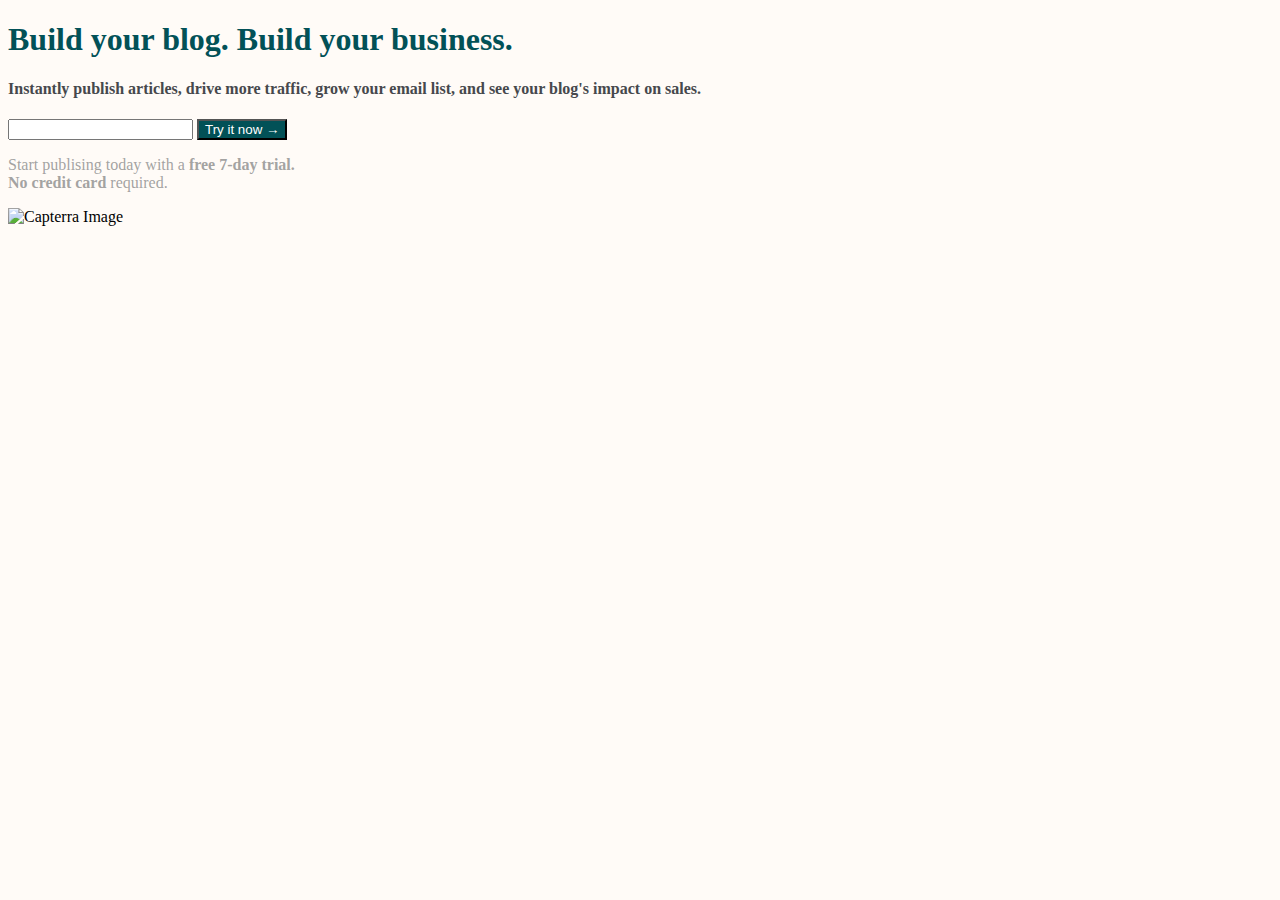
==== matcha/index.html @ 963e0635 "Generando conflicto Testing" ====
<!DOCTYPE html>
<html>
    <head>
        <!--Aquí va información importante pero no visible dentro del navegardor-->
        <title>Matcha Testing</title>
        <style>
            body{
                background-color: #fffbf7;
                text-align:left;
            }
            
            h1{
                color: #025157;
            }
            
            h4{
                color: #46484c;
            }
            
            p{
                color:#8b8b8bcc;
            }

            button{
                background-color: #025157;
                color:#fff;
            }

            
        </style>

    </head>
    <body>
        <!--Esto es lo que se verá en el navegador-->
        <h1>
            Build your blog. Build your business.
        </h1>
        <h4>
            Instantly publish articles, drive more traffic, grow your 
            email list, and see your blog's impact on sales.
        </h4>
        
        <!--O usando un párrafo
        <p>Instantly publish articles, drive more traffic, grow your 
            email list, and see your blog's impact on sales.
        </p>
        -->
        <form>
            <input type="email">
            <button type="submit">Try it now &rarr;</button>
        </form>


        <p>Start publising today with a <b>free 7-day trial.</b>
        <br>
        <b>No credit card </b> required.
        </p>

        <img src="archivos/capterra.png" alt="Capterra Image">

    </body>
</html>
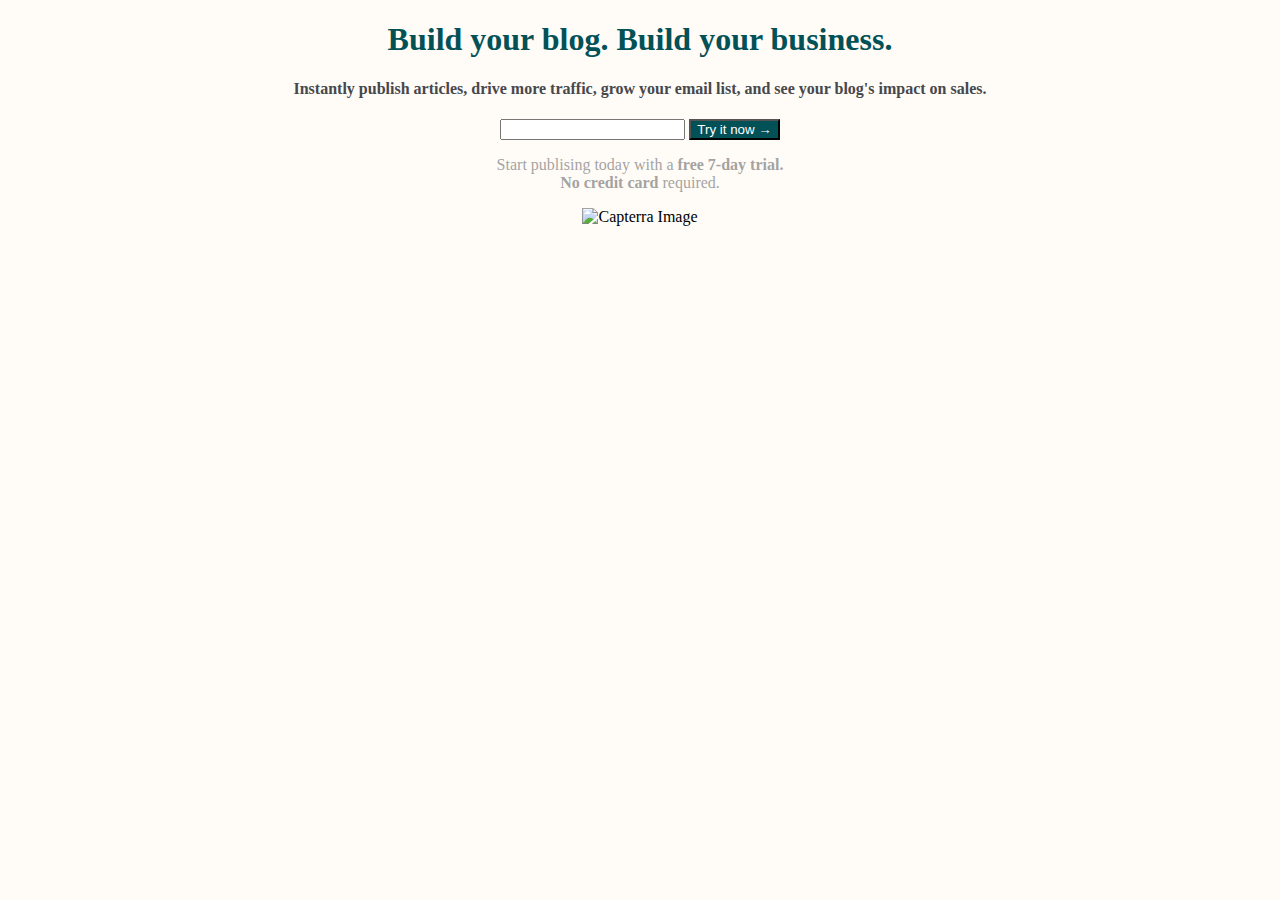
==== commit a1560e45: "Centrando texto de body" ====
--- a/matcha/index.html
+++ b/matcha/index.html
@@ -2,11 +2,11 @@
 <html>
     <head>
         <!--Aquí va información importante pero no visible dentro del navegardor-->
-        <title>Matcha Testing</title>
+        <title>Matcha</title>
         <style>
             body{
                 background-color: #fffbf7;
-                text-align:left;
+                text-align:center;
             }
             
             h1{
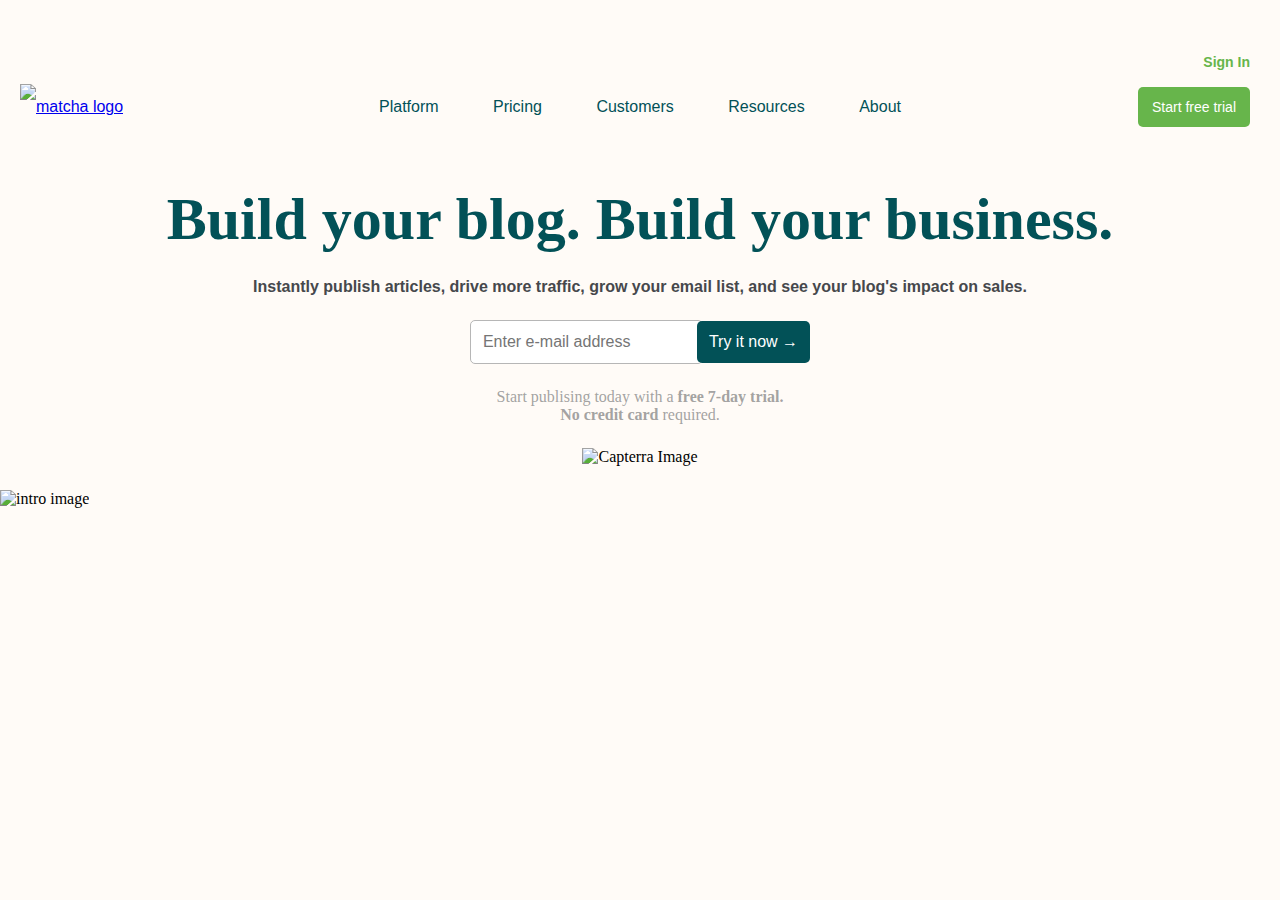
==== commit 6a2302c9: "Modificaciones de fuente" ====
--- a/matcha/index.html
+++ b/matcha/index.html
@@ -3,60 +3,223 @@
     <head>
         <!--Aquí va información importante pero no visible dentro del navegardor-->
         <title>Matcha</title>
+        <link rel="preconnect" href="https://fonts.gstatic.com">
+        <link href="https://fonts.googleapis.com/css2?family=Akaya+Telivigala&display=swap" rel="stylesheet">
+
         <style>
+
+            @font-face {
+            font-family: 'Alex Brush';
+            src: url("archivos/AlexBrush-Regular.ttf");
+            }
+
+            *{
+                box-sizing:border-box;
+                margin:0px;
+                padding:0px;
+                
+            }
+
             body{
                 background-color: #fffbf7;
-                text-align:center;
-            }
-            
+            }
+            
+            .header{
+                margin: 40px 20px 100px 20px;
+                font-size: 0px;
+                height: 45px;
+                font-family: sans-serif;
+                
+            }
+
+            .header > *{
+                display:inline-block;
+                font-size: 16px;
+                height:100%;
+                line-height: 45px;
+                /*font-family: 'Akaya Telivigala', cursive;*/
+                
+            }
+
+            .logo{
+                width:15%;
+            }
+
+            .logo img{
+                height:100%
+            }
+
+            .navbar{
+                width:70%;
+                text-align: center;
+                color: #025157;
+                font-weight: 500;
+                
+            }
+
+            .accion{
+                width:15%;
+                text-align: right;
+                font-size:14px;
+                font-weight: 600;
+               
+            }
+                               
+        
+            .accion > *{
+                margin-right: 10px;
+                margin-left: 10px;
+            } 
+
+            .accion a{
+                color:#67b54b;               
+            }
+
+            .accion a:hover{
+                color:black;
+                transition: all 1s;
+            }
+
+            .accion button{
+                background-color:#67b54b;
+                border:0;
+                border-radius:5px;
+                /*font-family: 'Akaya Telivigala', cursive;*/
+                
+                color:#fff;
+                padding:12px 14px;
+                font-size: 14px;
+            }
+
+            
+            .bienvenida{
+                margin: 40px 20px 0px 20px;
+                text-align: center;
+            }
+
+            .bienvenida > *{
+                margin-bottom: 24px;
+            }
+
             h1{
                 color: #025157;
+                font-size: 60px;
+                font-family: sans-serif;
+                font-family: 'Alex Brush';
             }
             
             h4{
                 color: #46484c;
-            }
-            
-            p{
+                font-family: sans-serif;
+            }
+            
+            p, #forma input{
                 color:#8b8b8bcc;
             }
 
-            button{
+            #forma button{
                 background-color: #025157;
                 color:#fff;
-            }
-
-            
+                margin-left:-10px;
+                border:none;
+            }
+
+            #forma button, #forma input{
+                padding:12px;
+                font-size: 16px;
+                border-radius: 5px;              
+
+            }
+
+            #forma input{
+                border: 1px solid #b6b6b6;
+                
+            }
+
+            button:hover{
+                cursor: pointer;
+            }
+
+            ul li{
+                display: inline-block;
+                color: #025157;
+                list-style: none;
+                cursor:pointer;
+                margin-right: 25px;
+                margin-left: 25px;
+                transition: all 1s;
+                
+            }
+
+            ul li:hover{
+                color: black;
+                
+            }
+
         </style>
 
     </head>
     <body>
         <!--Esto es lo que se verá en el navegador-->
-        <h1>
-            Build your blog. Build your business.
-        </h1>
-        <h4>
-            Instantly publish articles, drive more traffic, grow your 
-            email list, and see your blog's impact on sales.
-        </h4>
-        
-        <!--O usando un párrafo
-        <p>Instantly publish articles, drive more traffic, grow your 
-            email list, and see your blog's impact on sales.
-        </p>
-        -->
-        <form>
-            <input type="email">
-            <button type="submit">Try it now &rarr;</button>
-        </form>
-
-
-        <p>Start publising today with a <b>free 7-day trial.</b>
-        <br>
-        <b>No credit card </b> required.
-        </p>
-
-        <img src="archivos/capterra.png" alt="Capterra Image">
+
+        <header class="header">
+
+            <!--Logo con link a la página principal--> 
+            <a href="/" class="logo">
+                <img src="https://getmatcha.com/wp-content/themes/getmatcha/img/footer_logo.svg"  alt="matcha logo">
+            </a>
+            <!--Menu de Navegación--> 
+            <nav class="navbar">
+                <ul>
+                    <li>Platform</li>
+                    <li>Pricing</li>
+                    <li>Customers</li>
+                    <li>Resources</li>
+                    <li>About</li>
+                </ul>
+            </nav>
+            <!--Contenedor de acciones de usuario--> 
+            <div class="accion">
+                <a href="/login" style="text-decoration:none" >Sign In</a>
+                <button type="submit" >Start free trial</button>
+            </div>
+        </header> 
+
+
+        <div class="bienvenida">
+            <h1>
+                Build your blog. Build your business.
+            </h1>
+            <h4>
+                Instantly publish articles, drive more traffic, grow your 
+                email list, and see your blog's impact on sales.
+            </h4>
+        
+        
+            <!--O usando un párrafo
+            <p>Instantly publish articles, drive more traffic, grow your 
+                email list, and see your blog's impact on sales.
+            </p>
+            -->
+            <form id="forma">
+                <input type="email" placeholder="Enter e-mail address">
+                <button type="submit">Try it now &rarr;</button>
+            </form>
+
+
+            <p>Start publising today with a <b>free 7-day trial.</b>
+            <br>
+            <b>No credit card </b> required.
+            </p>
+
+            <img src="archivos/capterra.png" alt="Capterra Image">    
+            <br>
+           
+         
+        </div>
+        
+        <img src="archivos/intro_group_image.png" alt="intro image">
+
 
     </body>
 </html>
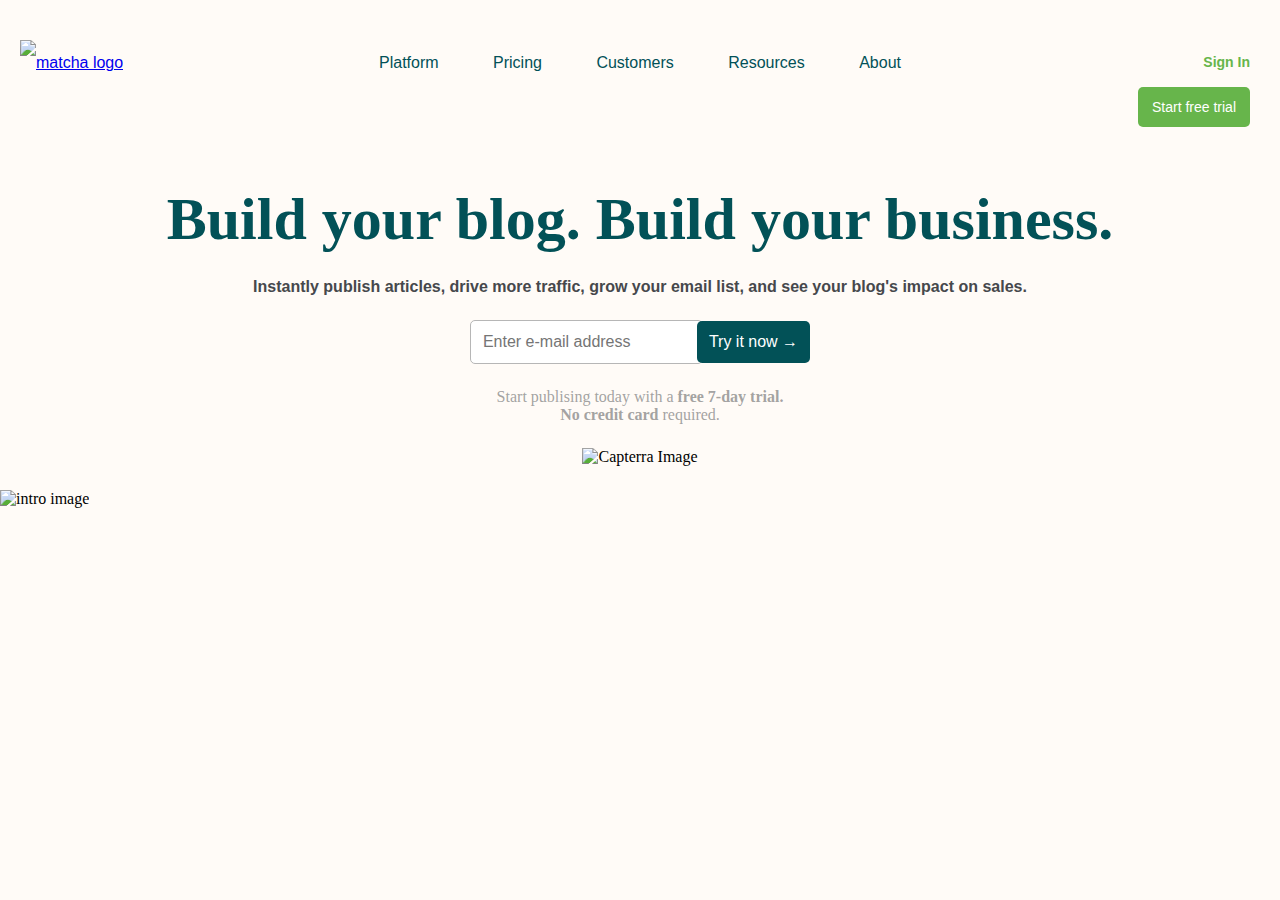
==== commit ad0fc4ab: "Modificacion a barra de Navegacion Clone Coursera" ====
--- a/matcha/index.html
+++ b/matcha/index.html
@@ -35,6 +35,7 @@
             .header > *{
                 display:inline-block;
                 font-size: 16px;
+                vertical-align: middle;
                 height:100%;
                 line-height: 45px;
                 /*font-family: 'Akaya Telivigala', cursive;*/
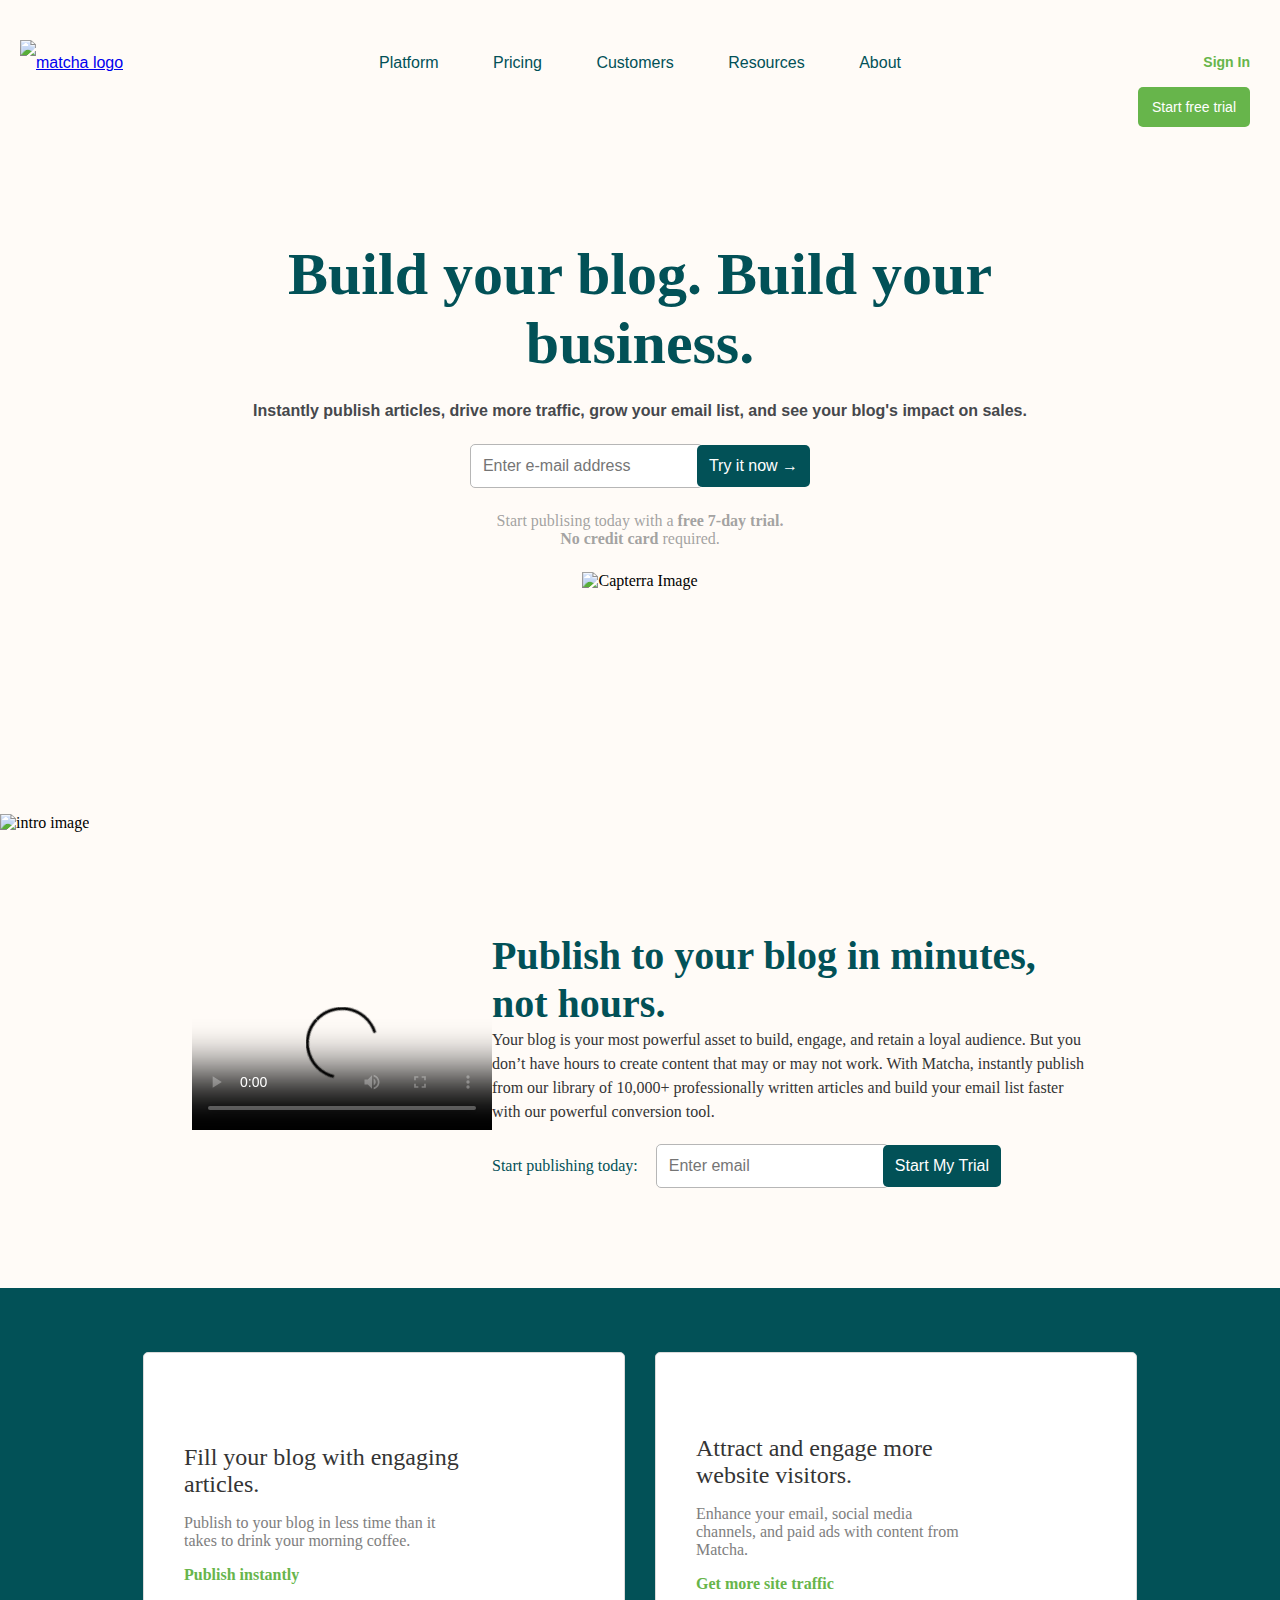
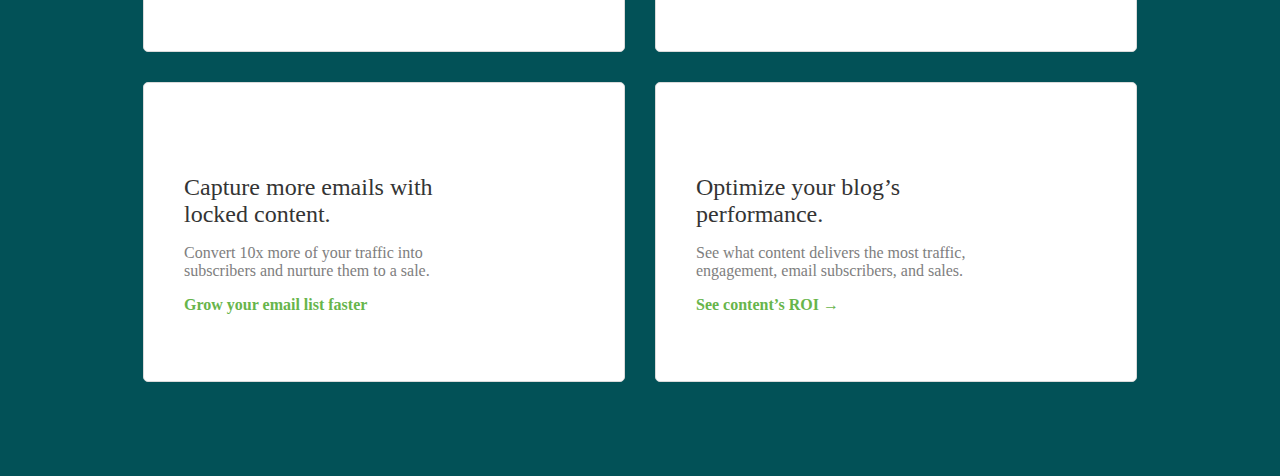
==== commit 934eeb55: "Cambios a Coursera Clon" ====
--- a/matcha/index.html
+++ b/matcha/index.html
@@ -2,12 +2,14 @@
 <html>
     <head>
         <!--Aquí va información importante pero no visible dentro del navegardor-->
+        <meta charset="UTF-8">
+        <meta http-equiv="X-UA-Compatible" content="IE=edge">
+        <meta name="viewport" content="width=device-width, initial-scale=1.0">
         <title>Matcha</title>
         <link rel="preconnect" href="https://fonts.gstatic.com">
         <link href="https://fonts.googleapis.com/css2?family=Akaya+Telivigala&display=swap" rel="stylesheet">
 
         <style>
-
             @font-face {
             font-family: 'Alex Brush';
             src: url("archivos/AlexBrush-Regular.ttf");
@@ -15,13 +17,23 @@
 
             *{
                 box-sizing:border-box;
-                margin:0px;
-                padding:0px;
+                margin:0;
+                padding:0;
                 
             }
 
             body{
                 background-color: #fffbf7;
+            }
+
+            .contenedor{
+                width:100%;
+                position: fixed;
+                
+                background-color: #fffbf7;
+                top:0;
+                left:0;
+                right:0;
             }
             
             .header{
@@ -29,7 +41,6 @@
                 font-size: 0px;
                 height: 45px;
                 font-family: sans-serif;
-                
             }
 
             .header > *{
@@ -96,6 +107,7 @@
             .bienvenida{
                 margin: 40px 20px 0px 20px;
                 text-align: center;
+                padding:200px;
             }
 
             .bienvenida > *{
@@ -114,25 +126,27 @@
                 font-family: sans-serif;
             }
             
-            p, #forma input{
+            p, #forma input, .forma2 input{
                 color:#8b8b8bcc;
             }
 
-            #forma button{
+            #forma button, .forma2 button{
                 background-color: #025157;
                 color:#fff;
                 margin-left:-10px;
                 border:none;
             }
 
-            #forma button, #forma input{
+            #forma button, #forma input,
+            .forma2 button, .forma2 input{
                 padding:12px;
                 font-size: 16px;
                 border-radius: 5px;              
 
             }
 
-            #forma input{
+            #forma input,
+            .forma2 input{
                 border: 1px solid #b6b6b6;
                 
             }
@@ -157,36 +171,206 @@
                 
             }
 
+            .imagen2{
+                margin-top:-180px;
+            }
+
+            .publish {
+                /* container styles if any */
+            }
+
+            .publish h3 {
+                font-family: "Alegreya", serif;
+                font-size: 40px;
+                line-height: 48px;
+                color: #025157;
+            }
+
+            .publish > p {
+                font-size: 16px;
+                color: #343434;
+                line-height: 1.5;
+                margin-bottom: 20px;
+            }
+
+            .publish > form {
+                display: flex;
+                align-items: center;
+            }
+
+            .publish > form p {
+                color: #025157;
+                margin-right: 18px;
+            }
+
+            .promo{
+                display: flex; 
+                width: 70%;
+                margin:100px auto;
+                align-items: center;
+
+            }
+
+            
+
+            .contenedor-video{
+                display:flex;    
+                flex-direction: column;
+                align-items: center;
+
+            }
+
+            .contenedor-video img{
+                width:120px;
+                margin-top:10px;
+            }
+
+            .features{
+                background-color:#025157;
+                padding:5% 10%;
+                display:grid;
+                
+               /* grid-template-columns: repeat(2, 1fr);               
+                grid-template-rows: repeat(2, 1fr); */
+                grid-template: repeat(2, 330px) / repeat(2, 1fr);
+                
+            }
+
+            .features .feature-card {
+            margin-bottom: 30px;
+            margin-left: 15px;
+            margin-right: 15px;
+            background-color: #fff;
+            border: 1px solid #dadada;
+            border-radius: 5px;
+            display: flex;
+            align-items: center;
+            overflow: hidden;
+            }
+
+            .features .feature-card .feature-content {
+            padding: 30px 20px 40px 40px;
+            flex: 2;
+            }
+
+            .features .feature-card .feature-content > * {
+            margin-bottom: 1rem;
+            margin-top: 0;
+            }
+
+            .features .feature-card .feature-content img {
+            width: 50px;
+            }
+
+            .features .feature-card .feature-content h3 {
+            font-size: 24px;
+            color: #343434;
+            font-weight: 400;
+            }
+
+            .features .feature-card .feature-content p {
+            font-size: 16px;
+            color: #7e7e7e;
+            font-weight: 400;
+            }
+
+            .features .feature-card .feature-content a {
+            font-size: 16px;
+            color: #67b54b;
+            font-weight: 600;
+            text-decoration: none;
+            }
+
+            .features .feature-card .feature-image {
+            flex: 1;
+            width: 40%;
+            position: relative;
+            right: -50px;
+             height: 80%;
+            }
+
+            .features .feature-card .feature-image figure,
+            .features .feature-card .feature-image img{
+            margin-top: 0;
+            height: 100%;
+            }
+           
+
+            @media (max-width:575px){
+                .promo{
+                    flex-direction: column;
+                    max-width:90%;
+                }
+
+                .explanatory-video > video{
+                    width:100%;
+                }
+
+                .publish{
+                    margin-top:10px;
+                }
+
+                .publish > h3{
+                    font-size:25px;
+                    line-height: 1.2;
+                }
+
+                .publish form{
+                    flex-direction: column;
+                    align-items: center;
+                    
+                }
+
+
+                .publish form div{
+                    height: 50px;
+                    margin-top:10px;
+                }
+
+                .publish form div input{
+                    width:65%;
+                }
+
+                .features{
+                    grid-template: repeat(4, 1fr) / 1fr;
+                    padding-left:0;
+                    padding-right: 0;
+                }
+
+                .feature-image{
+                    display:none;
+                }
+            }
         </style>
 
     </head>
     <body>
         <!--Esto es lo que se verá en el navegador-->
-
-        <header class="header">
-
-            <!--Logo con link a la página principal--> 
-            <a href="/" class="logo">
-                <img src="https://getmatcha.com/wp-content/themes/getmatcha/img/footer_logo.svg"  alt="matcha logo">
-            </a>
-            <!--Menu de Navegación--> 
-            <nav class="navbar">
-                <ul>
-                    <li>Platform</li>
-                    <li>Pricing</li>
-                    <li>Customers</li>
-                    <li>Resources</li>
-                    <li>About</li>
-                </ul>
-            </nav>
-            <!--Contenedor de acciones de usuario--> 
-            <div class="accion">
-                <a href="/login" style="text-decoration:none" >Sign In</a>
-                <button type="submit" >Start free trial</button>
-            </div>
-        </header> 
-
-
+        <div class="contenedor">
+            <header class="header">
+
+                <!--Logo con link a la página principal--> 
+                <a href="/" class="logo">
+                    <img src="https://getmatcha.com/wp-content/themes/getmatcha/img/footer_logo.svg"  alt="matcha logo">
+                </a>
+                <!--Menu de Navegación--> 
+                <nav class="navbar">
+                    <ul>
+                        <li>Platform</li>
+                        <li>Pricing</li>
+                        <li>Customers</li>
+                        <li>Resources</li>
+                        <li>About</li>
+                    </ul>
+                </nav>
+                <!--Contenedor de acciones de usuario--> 
+                <div class="accion">
+                    <a href="/login" style="text-decoration:none" >Sign In</a>
+                    <button type="submit" >Start free trial</button>
+                </div>
+            </header> 
+        </div>
+            
         <div class="bienvenida">
             <h1>
                 Build your blog. Build your business.
@@ -195,13 +379,13 @@
                 Instantly publish articles, drive more traffic, grow your 
                 email list, and see your blog's impact on sales.
             </h4>
-        
-        
-            <!--O usando un párrafo
-            <p>Instantly publish articles, drive more traffic, grow your 
-                email list, and see your blog's impact on sales.
-            </p>
-            -->
+            
+            
+                <!--O usando un párrafo
+                <p>Instantly publish articles, drive more traffic, grow your 
+                    email list, and see your blog's impact on sales.
+                </p>
+                -->
             <form id="forma">
                 <input type="email" placeholder="Enter e-mail address">
                 <button type="submit">Try it now &rarr;</button>
@@ -214,12 +398,112 @@
             </p>
 
             <img src="archivos/capterra.png" alt="Capterra Image">    
-            <br>
-           
-         
+                       
         </div>
-        
-        <img src="archivos/intro_group_image.png" alt="intro image">
+            
+        <img class="imagen2" src="archivos/intro_group_image.png" alt="intro image">
+
+        <section class="promo">
+            
+            <div class=contenedor-video>
+                <video controls poster="archivos/precision.png">
+                    <source src="archivos/videoprueba.mp4" type="video/mp4">
+                </video>
+                <img src="archivos/see_how_it_works.png" alt="">
+             </div>
+
+            <article class="publish">
+                <h3>Publish to your blog in minutes, not hours.</h3>
+                <p>
+                  Your blog is your most powerful asset to build, engage, and retain a loyal
+                  audience. But you don’t have hours to create content that may or may not
+                  work. With Matcha, instantly publish from our library of 10,000+
+                  professionally written articles and build your email list faster with our
+                  powerful conversion tool.
+                </p>
+                <form>
+                  <p>Start publishing today:</p>
+                  <div class="forma2">
+                    <input type="text" placeholder="Enter email" />
+                    <button>Start My Trial</button>
+                  </div>
+                </form>
+              </article>
+        </section>
+
+        <section class="features">
+            <article class="feature-card">
+                <div class="feature-content">
+                    <figure>
+                        <img src="archivos/capterra.png" alt="">
+                    </figure>
+                    <h3>Fill your blog with engaging articles.</h3>
+                    <p>Publish to your blog in less time than it takes to drink your morning coffee.</p>
+                    <a href="">Publish instantly </a>
+                </div> 
+                
+                <div class="feature-image">
+                    <figure>
+                        <img src="archivos/capterra.png" alt="">
+                    </figure>
+                </div>
+            </article>
+
+
+            <article class="feature-card">
+                <div class="feature-content">
+                    <figure>
+                        <img src="archivos/capterra.png" alt="">
+                    </figure>
+                    <h3>Attract and engage more website visitors.</h3>
+                    <p>Enhance your email, social media channels, and paid ads with content from Matcha.</p>
+                    <a href="">Get more site traffic </a>
+                </div> 
+                
+                <div class="feature-image">
+                    <figure>
+                        <img src="archivos/capterra.png" alt="">
+                    </figure>
+                </div>
+            </article>
+
+            
+            
+            <article class="feature-card">
+                <div class="feature-content">
+                    <figure>
+                        <img src="archivos/capterra.png" alt="">
+                    </figure>
+                    <h3>Capture more emails with locked content.</h3>
+                    <p>Convert 10x more of your traffic into subscribers and nurture them to a sale.</p>
+                    <a href="">Grow your email list faster </a>
+                </div> 
+                
+                <div class="feature-image">
+                    <figure>
+                        <img src="archivos/capterra.png" alt="">
+                    </figure>
+                </div>
+            </article>
+
+            <article class="feature-card">
+                <div class="feature-content">
+                    <figure>
+                        <img src="archivos/capterra.png" alt="">
+                    </figure>
+                    <h3>Optimize your blog’s performance.</h3>
+                    <p>See what content delivers the most traffic, engagement, email subscribers, and sales.</p>
+                    <a href="">See content’s ROI →</a>
+                </div> 
+                
+                <div class="feature-image">
+                    <figure>
+                        <img src="archivos/capterra.png" alt="">
+                    </figure>
+                </div>
+            </article>
+
+        </section>
 
 
     </body>
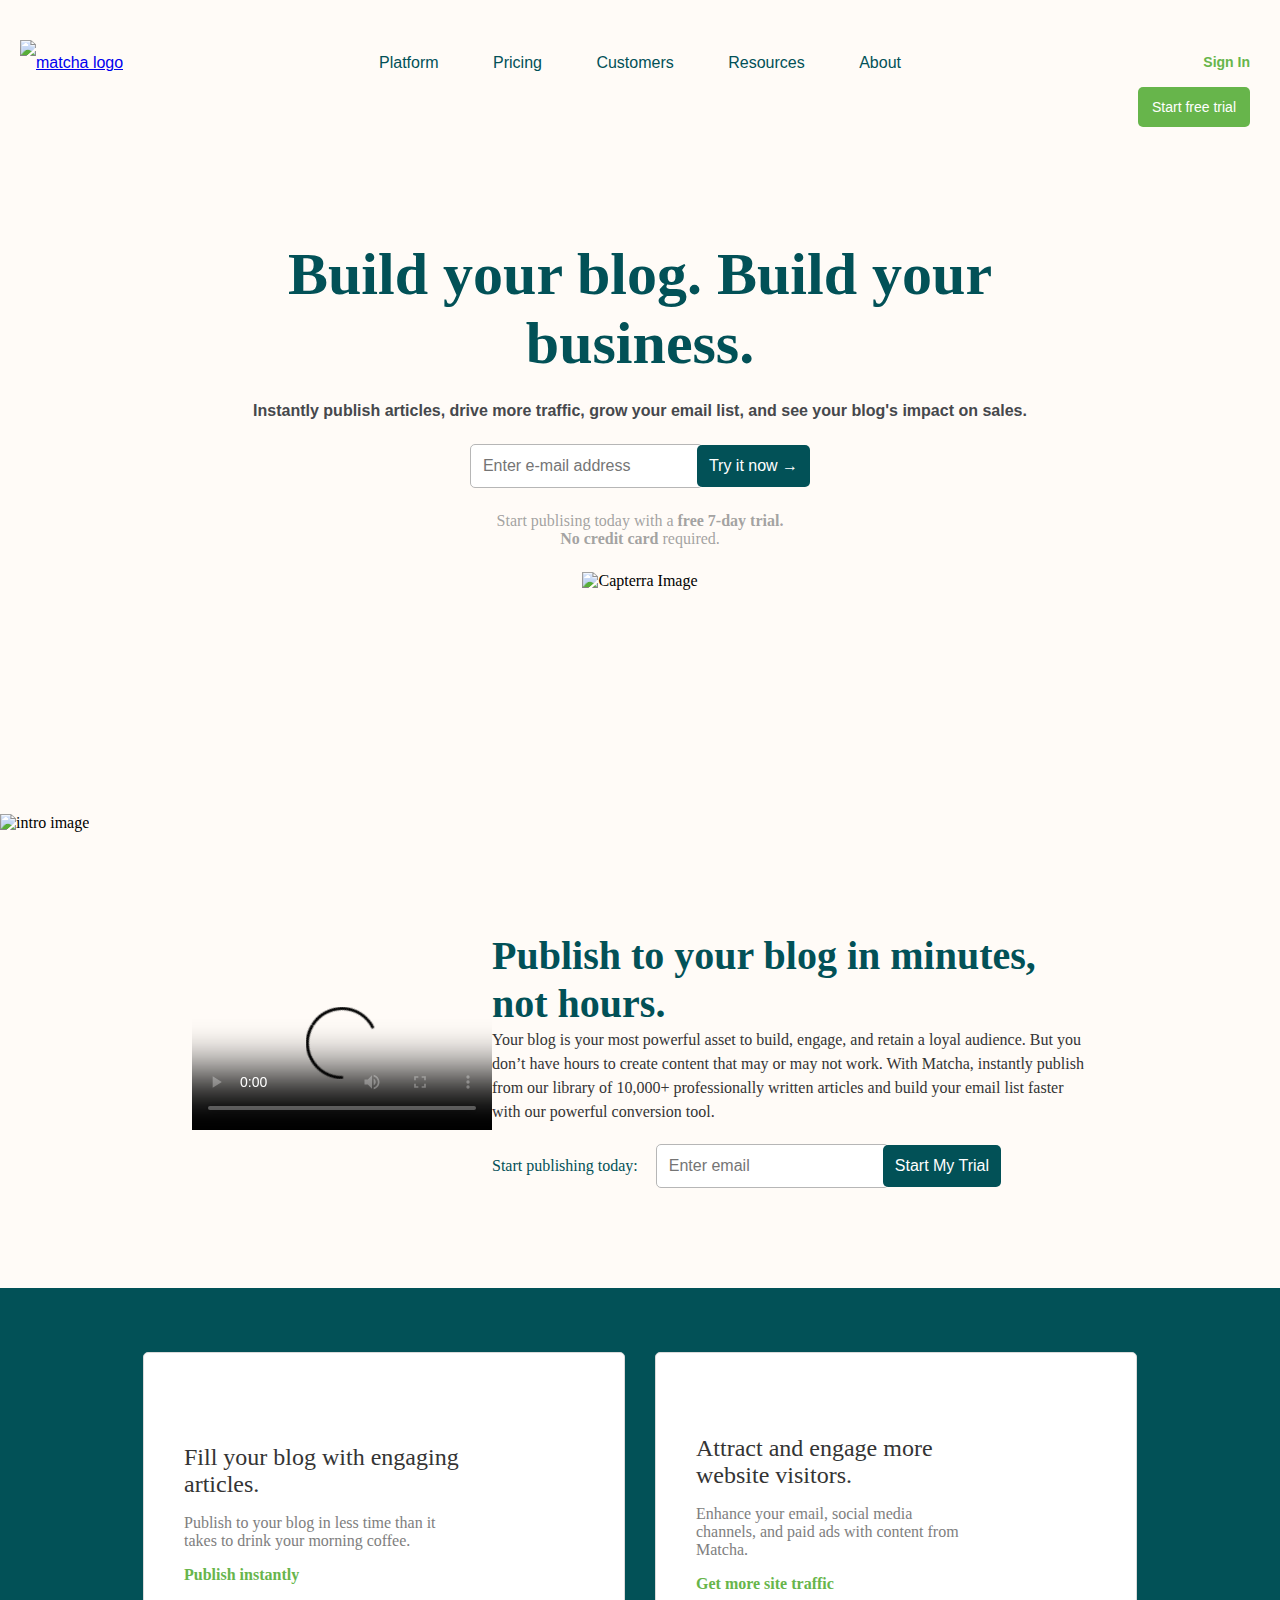
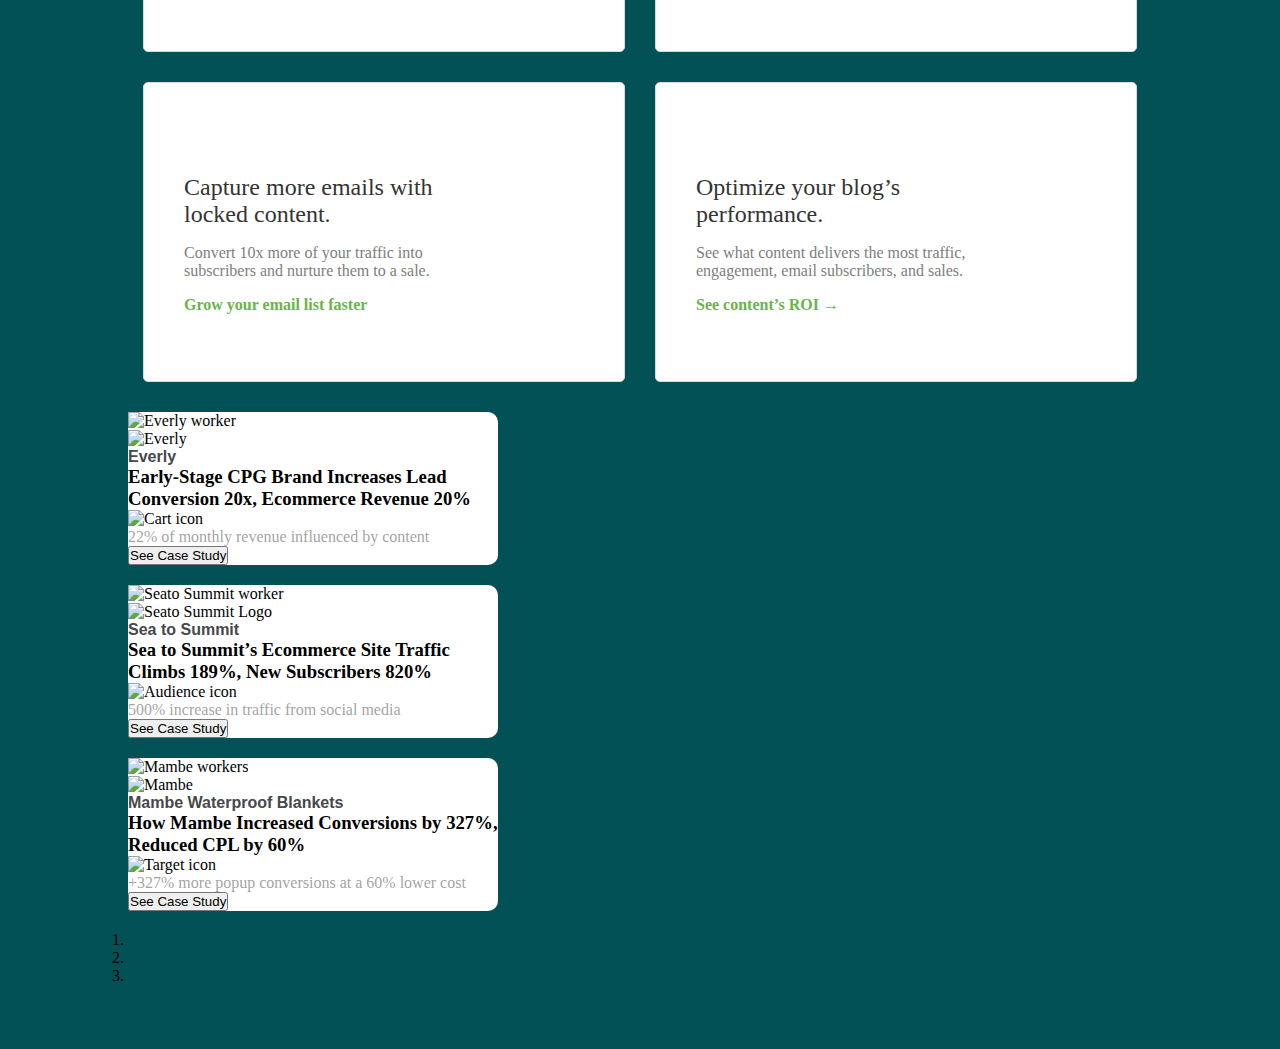
==== commit ca0156da: "Agregando folder otros" ====
--- a/matcha/index.html
+++ b/matcha/index.html
@@ -6,6 +6,11 @@
         <meta http-equiv="X-UA-Compatible" content="IE=edge">
         <meta name="viewport" content="width=device-width, initial-scale=1.0">
         <title>Matcha</title>
+
+        <!-- Bootstrap CSS -->
+
+        <link rel="stylesheet" href="https://stackpath.bootstrapcdn.com/bootstrap/4.1.3/css/bootstrap.min.css" integrity="sha384-MCw98/SFnGE8fJT3GXwEOngsV7Zt27NXFoaoApmYm81iuXoPkFOJwJ8ERdknLPMO" crossorigin="anonymous">
+
         <link rel="preconnect" href="https://fonts.gstatic.com">
         <link href="https://fonts.googleapis.com/css2?family=Akaya+Telivigala&display=swap" rel="stylesheet">
 
@@ -294,7 +299,30 @@
             margin-top: 0;
             height: 100%;
             }
-           
+
+            .success-stories  .stories-carousel .carousel-indicators {
+                position: initial; /** ó: position: static; */
+            }
+
+            .success-stories .stories-carousel .carousel {
+                max-width: 370px;
+            }
+
+            .success-stories .stories-carousel .card {
+            width: 100%;
+            background-color: #fff;
+            border-radius: 10px;
+            }
+
+            .success-stories .stories-carousel figure {
+              margin-top: 0;
+            }
+
+            .success-stories .stories-carousel .card .card-footer {
+                margin-bottom: 20px;
+                background-color: transparent;
+                border-color: transparent;
+            }
 
             @media (max-width:575px){
                 .promo{
@@ -503,8 +531,202 @@
                 </div>
             </article>
 
+            <section class="success-stories">
+            <article class="stories-carousel">
+             <!--      <div class="card">
+                  <div class="card-media">
+                    <figure>
+                      <img
+                        src="https://getmatcha.com/wp-content/uploads/2019/05/profile-headshot-square.png"
+                        alt="Everly worker"
+                      />
+                    </figure>
+                    <div class="company">
+                      <img
+                        src="https://getmatcha.com/wp-content/uploads/2019/05/everly_logo_blue_v3_x60@2x.png"
+                        alt="Everly"
+                      />
+                    </div>
+                  </div>
+                  <div class="card-body">
+                    <h4>Everly</h4>
+                    <h3>
+                      Early-Stage CPG Brand Increases Lead Conversion 20x, Ecommerce
+                      Revenue 20%
+                    </h3>
+                    <div class="results">
+                      <img
+                        src="https://getmatcha.com/wp-content/themes/getmatcha/img/icon_cart.png"
+                        alt="Cart icon"
+                      />
+                      <p>22% of monthly revenue influenced by content</p>
+                    </div>
+                  </div>
+                  <div class="card-footer">
+                    <button>See Case Study</button>
+                  </div>
+                </div>   -->
+
+                <div
+                id="carouselExampleIndicators"
+                class="carousel slide"
+                data-ride="carousel"
+                >
+                
+                <div class="carousel-inner">
+                    <div class="carousel-item active">
+                      <div class="card">
+                        <div class="card-media">
+                          <figure>
+                            <img
+                              src="https://getmatcha.com/wp-content/uploads/2019/05/profile-headshot-square.png"
+                              alt="Everly worker"
+                            />
+                          </figure>
+                          <div class="company">
+                            <img
+                              src="https://getmatcha.com/wp-content/uploads/2019/05/everly_logo_blue_v3_x60@2x.png"
+                              alt="Everly"
+                            />
+                          </div>
+                        </div>
+                        <div class="card-body">
+                          <h4>Everly</h4>
+                          <h3>
+                            Early-Stage CPG Brand Increases Lead Conversion 20x, Ecommerce Revenue
+                            20%
+                          </h3>
+                          <div class="results">
+                            <img
+                              src="https://getmatcha.com/wp-content/themes/getmatcha/img/icon_cart.png"
+                              alt="Cart icon"
+                            />
+                            <p>22% of monthly revenue influenced by content</p>
+                          </div>
+                        </div>
+                        <div class="card-footer">
+                          <button>See Case Study</button>
+                        </div>
+                      </div>
+                    </div>
+                    <div class="carousel-item">
+                      <div class="card">
+                        <div class="card-media">
+                          <figure>
+                            <img
+                              src="https://getmatcha.com/wp-content/uploads/2019/08/0.jpg"
+                              alt="Seato Summit worker"
+                            />
+                          </figure>
+                          <div class="company">
+                            <img
+                              src="https://getmatcha.com/wp-content/uploads/2019/08/SeatoSummitLogo.png"
+                              alt="Seato Summit Logo"
+                            />
+                          </div>
+                        </div>
+                        <div class="card-body">
+                          <h4>Sea to Summit</h4>
+                          <h3>
+                            Sea to Summit’s Ecommerce Site Traffic Climbs 189%, New Subscribers
+                            820%
+                          </h3>
+                          <div class="results">
+                            <img
+                              src="https://getmatcha.com/wp-content/themes/getmatcha/img/icon_audiences.png"
+                              alt="Audience icon"
+                            />
+                            <p>500% increase in traffic from social media</p>
+                          </div>
+                        </div>
+                        <div class="card-footer">
+                          <button>See Case Study</button>
+                        </div>
+                      </div>
+                    </div>
+                    <div class="carousel-item">
+                      <div class="card">
+                        <div class="card-media">
+                          <figure>
+                            <img
+                              src="https://getmatcha.com/wp-content/uploads/2019/06/matt-and-margaret_headshot.png"
+                              alt="Mambe workers"
+                            />
+                          </figure>
+                          <div class="company">
+                            <img
+                              src="https://getmatcha.com/wp-content/uploads/2019/06/mambe-logo-1.png"
+                              alt="Mambe"
+                            />
+                          </div>
+                        </div>
+                        <div class="card-body">
+                          <h4>Mambe Waterproof Blankets</h4>
+                          <h3>
+                            How Mambe Increased Conversions by 327%, Reduced CPL by 60%
+                          </h3>
+                          <div class="results">
+                            <img
+                              src="https://getmatcha.com/wp-content/themes/getmatcha/img/icon_target.png"
+                              alt="Target icon"
+                            />
+                            <p>+327% more popup conversions at a 60% lower cost</p>
+                          </div>
+                        </div>
+                        <div class="card-footer">
+                          <button>See Case Study</button>
+                        </div>
+                      </div>
+                    </div>
+                  </div>
+
+                  <ol class="carousel-indicators">
+                    <li
+                      data-target="#carouselExampleIndicators"
+                      data-slide-to="0"
+                      class="active"
+                    ></li>
+                    <li data-target="#carouselExampleIndicators" 
+                    data-slide-to="1"
+                    ></li>
+                    <li data-target="#carouselExampleIndicators" data-slide-to="2"></li>
+                  </ol>
+
+                 <!-- 
+                <a
+                  class="carousel-control-prev"
+                  href="#carouselExampleIndicators"
+                  role="button"
+                  data-slide="prev"
+                >
+                  <span class="carousel-control-prev-icon" aria-hidden="true"></span>
+                  <span class="sr-only">Previous</span>
+                </a>
+                <a
+                  class="carousel-control-next"
+                  href="#carouselExampleIndicators"
+                  role="button"
+                  data-slide="next"
+                >
+                  <span class="carousel-control-next-icon" aria-hidden="true"></span>
+                  <span class="sr-only">Next</span>
+                </a>
+                 -->
+                
+              </div>
+
+              </article>
+
+            </section>
+
         </section>
 
+
+         <!-- Bootstrap JS -->
+
+         <script src="https://code.jquery.com/jquery-3.3.1.slim.min.js" integrity="sha384-q8i/X+965DzO0rT7abK41JStQIAqVgRVzpbzo5smXKp4YfRvH+8abtTE1Pi6jizo" crossorigin="anonymous"></script>
+         <script src="https://cdnjs.cloudflare.com/ajax/libs/popper.js/1.14.3/umd/popper.min.js" integrity="sha384-ZMP7rVo3mIykV+2+9J3UJ46jBk0WLaUAdn689aCwoqbBJiSnjAK/l8WvCWPIPm49" crossorigin="anonymous"></script>
+         <script src="https://stackpath.bootstrapcdn.com/bootstrap/4.1.3/js/bootstrap.min.js" integrity="sha384-ChfqqxuZUCnJSK3+MXmPNIyE6ZbWh2IMqE241rYiqJxyMiZ6OW/JmZQ5stwEULTy" crossorigin="anonymous"></script>
 
     </body>
 </html>
